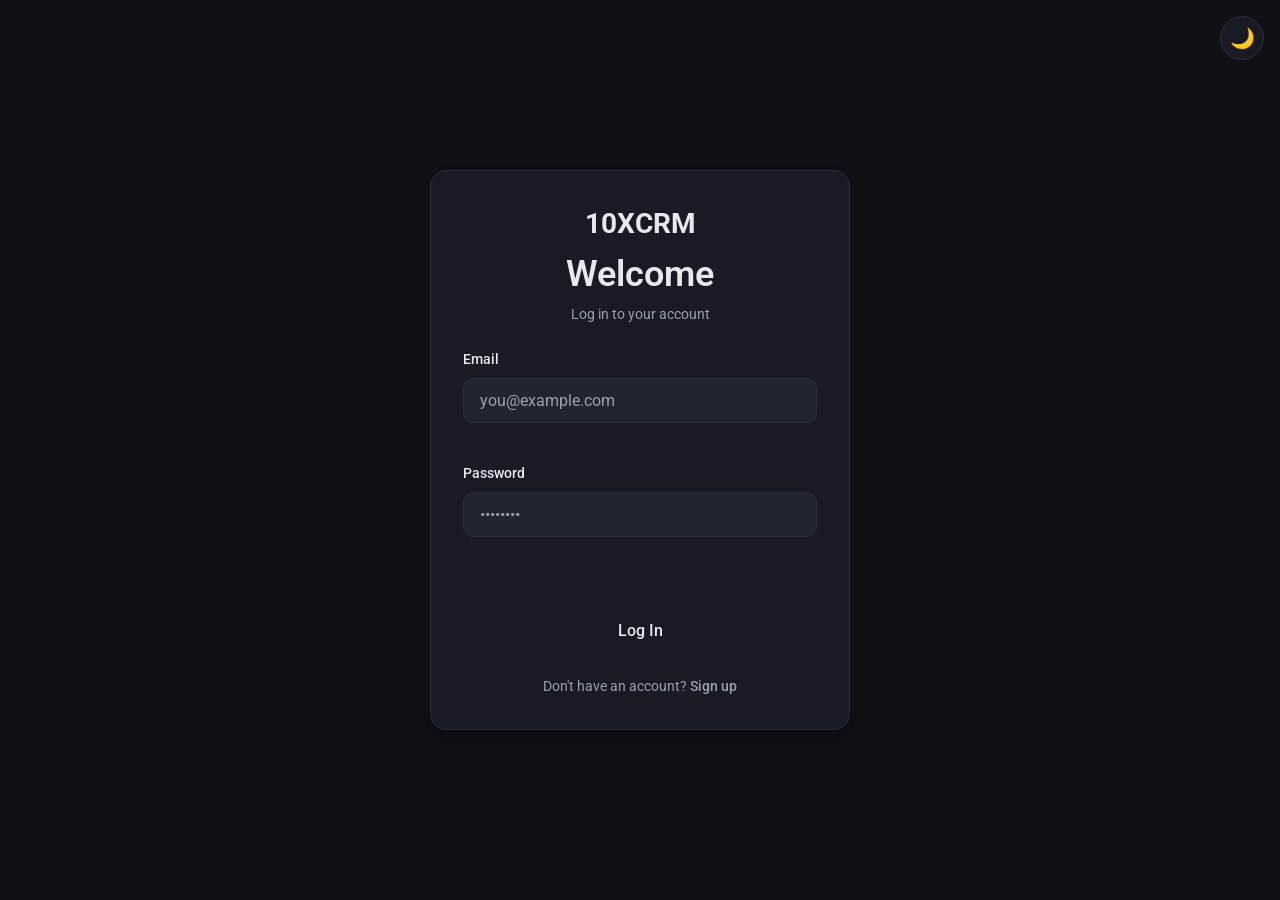
==== index.html @ 8dea6da6 "feat: initial project structure, basic styles login page and theme logic" ====
<!doctype html>
<html lang="en">
  <head>
    <meta charset="UTF-8" />
    <meta name="viewport" content="width=device-width, initial-scale=1.0" />
    <title>Log In · 10X CRM</title>
    <link rel="preconnect" href="https://fonts.googleapis.com" />
    <link rel="preconnect" href="https://fonts.gstatic.com" crossorigin />
    <link
      href="https://fonts.googleapis.com/css2?family=Press+Start+2P&family=Roboto:ital,wght@0,100..900;1,100..900&display=swap"
      rel="stylesheet"
    />
    <link rel="stylesheet" href="css/style.css" />
  </head>
  <body>
    <!-- Theme toggle,fixed top-right, appears on every page -->
    <button
      id="theme-toggle"
      class="theme-toggle"
      type="button"
      aria-label="Toggle dark and light theme"
    >
      🌙
    </button>

    <!--MAIN section starts here-->
    <main class="auth">
      <section class="auth-card">
        <!-- Brand -->
        <header class="auth-header">
          <a href="index.html" class="logo"
            >10X<span class="logo__accent">CRM</span></a
          >
          <h1 id="auth-title" class="auth-card__title">Welcome</h1>
          <p class="auth-card__subtitle">Log in to your account</p>
        </header>

        <!-- novalidate = turn OFF browser's built-in validation so OUR JavaScript and exact error texts are in full control -->
        <form id="login-form" class="form" novalidate>
          <!-- Email field -->
          <div class="form__group">
            <label for="email" class="form__label">Email</label>
            <input
              type="email"
              id="email"
              name="email"
              class="form__input"
              placeholder="you@example.com"
              autocomplete="email"
              required
            />
            <p id="email-error" class="form__error" aria-live="polite"></p>
          </div>

          <!-- Password field -->
          <div class="form__group">
            <label for="password" class="form__label">Password</label>
            <input
              type="password"
              id="password"
              name="password"
              class="form__input"
              placeholder="••••••••"
              autocomplete="current-password"
              required
            />
            <p id="password-error" class="form__error" aria-live="polite"></p>
          </div>

          <!-- Generic pair error ("Invalid email or password") shows here -->
          <p
            id="form-error"
            class="form__error form__error--global"
            aria-live="polite"
          ></p>

          <button type="submit" class="btn btn--primary btn--block">
            Log In
          </button>
        </form>

        <!-- Switch to signup -->
        <p class="auth-card__switch">
          Don't have an account?
          <a href="signup.html" class="link">Sign up</a>
        </p>
      </section>
    </main>
    <!--MAIN section ends here-->

    <!-- Shared notification area, toasts appear here (built later) -->
    <div id="toast-container" class="toast-container" aria-live="polite"></div>
    <script src="js/theme.js" defer></script>
  </body>
</html>
---- css/style.css ----
*,
*::before,
*::after {
  box-sizing: border-box;
  margin: 0;
  padding: 0;
}

ul, ol {
  list-style-type: none;
}

html {
  font-size: 62.5%;
  -webkit-text-size-adjust: 100%;
  text-size-adjust: 100%;
}

img {
  display: block;
  max-width: 100%;
}

a {
  text-decoration: none;
  color: inherit;
}

button {
  cursor: pointer;
  background-color: transparent;
  border: none;
}

label {
  cursor: pointer;
  font: inherit;
}

:root {
  --lead: #3b82f6;
  --contacted: #f59e0b;
  --won: #22c55e;
  --lost: #ef4444;
  --success: #22c55e;
  --danger: #ef4444;
  --bg: #0f1117;
  --surface: #181b24;
  --surface-2: #212530;
  --border: #2a2f3a;
  --text: #e6e8ee;
  --text-muted: #9aa0ae;
  --shadow: 0 4px 12px rgba(0, 0, 0, 0.3);
}

body.light {
  --bg: #f5f6f8;
  --surface: #ffffff;
  --surface-2: #f0f1f4;
  --border: #e2e5ea;
  --text: #1a1d24;
  --text-muted: #5c6270;
  --shadow: 0 4px 12px rgba(0, 0, 0, 0.08);
}

body {
  min-height: 100vh;
  font-family: "Roboto", system-ui, sans-serif;
  font-size: 1.6rem;
  line-height: 1.5;
  background-color: var(--bg);
  color: var(--text);
  transition: background-color 0.2s ease, color 0.2s ease;
}

h1, h2, h3 {
  line-height: 1.2;
  font-weight: 600;
}

.btn {
  display: inline-flex;
  align-items: center;
  justify-content: center;
  gap: 0.8rem;
  padding: 1.2rem 2.4rem;
  border-radius: 1rem;
  font-size: 1.6rem;
  font-weight: 500;
  font-family: inherit;
  transition: background-color 0.2s ease, transform 0.2s ease;
}
.btn--primary {
  background-color: var(--accent);
  color: var(--accent-contrast);
}
.btn--primary:hover {
  background-color: var(--accent-hover);
}
.btn--primary:active {
  transform: translateY(1px);
}
.btn--block {
  width: 100%;
}

.form {
  display: flex;
  flex-direction: column;
  gap: 1.6rem;
}

.form__group {
  display: flex;
  flex-direction: column;
  gap: 0.8rem;
}

.form__label {
  font-size: 1.4rem;
  font-weight: 500;
}

.form__input {
  padding: 1.2rem 1.6rem;
  font-size: 1.6rem;
  font-family: inherit;
  color: var(--text);
  background-color: var(--surface-2);
  border: 1px solid var(--border);
  border-radius: 1rem;
  transition: border-color 0.2s ease, box-shadow 0.2s ease;
}
.form__input::placeholder {
  color: var(--text-muted);
}
.form__input:focus {
  outline: none;
  border-color: var(--accent);
  box-shadow: 0 0 0 3px rgba(114, 80, 252, 0.25);
}

.form__input.input-error {
  border-color: var(--danger);
}

.form__error {
  font-size: 1.2rem;
  color: var(--danger);
  min-height: 1.6rem;
}

.form__error--global {
  text-align: center;
}

.theme-toggle {
  position: fixed;
  top: 1.6rem;
  right: 1.6rem;
  z-index: 100;
  width: 4.4rem;
  height: 4.4rem;
  border-radius: 999px;
  font-size: 2rem;
  background-color: var(--surface);
  border: 1px solid var(--border);
  color: var(--text);
  display: flex;
  justify-content: center;
  align-items: center;
  transition: transform 0.2s ease, background-color 0.2s ease;
}
.theme-toggle:hover {
  transform: scale(1.05);
}

.auth {
  min-height: 100vh;
  display: flex;
  justify-content: center;
  align-items: center;
  padding: 1.6rem;
}

.auth-card {
  width: 100%;
  max-width: 42rem;
  padding: 3.2rem;
  background-color: var(--surface);
  border: 1px solid var(--border);
  border-radius: 1.6rem;
  box-shadow: var(--shadow);
  display: flex;
  flex-direction: column;
  gap: 2.4rem;
}

.auth-header {
  text-align: center;
  display: flex;
  align-items: center;
  flex-direction: column;
  gap: 0.8rem;
}

.logo {
  font-size: 2.8rem;
  font-weight: 700;
}
.logo__accent {
  color: var(--accent);
}

.auth-card__title {
  font-size: 3.6rem;
}

.auth-card__subtitle {
  font-size: 1.4rem;
  color: var(--text-muted);
}

.auth-card__switch {
  text-align: center;
  font-size: 1.4rem;
  color: var(--text-muted);
}

.link {
  color: var(--accent);
  font-weight: 500;
}
.link:hover {
  text-decoration: underline;
}

/*# sourceMappingURL=style.css.map */
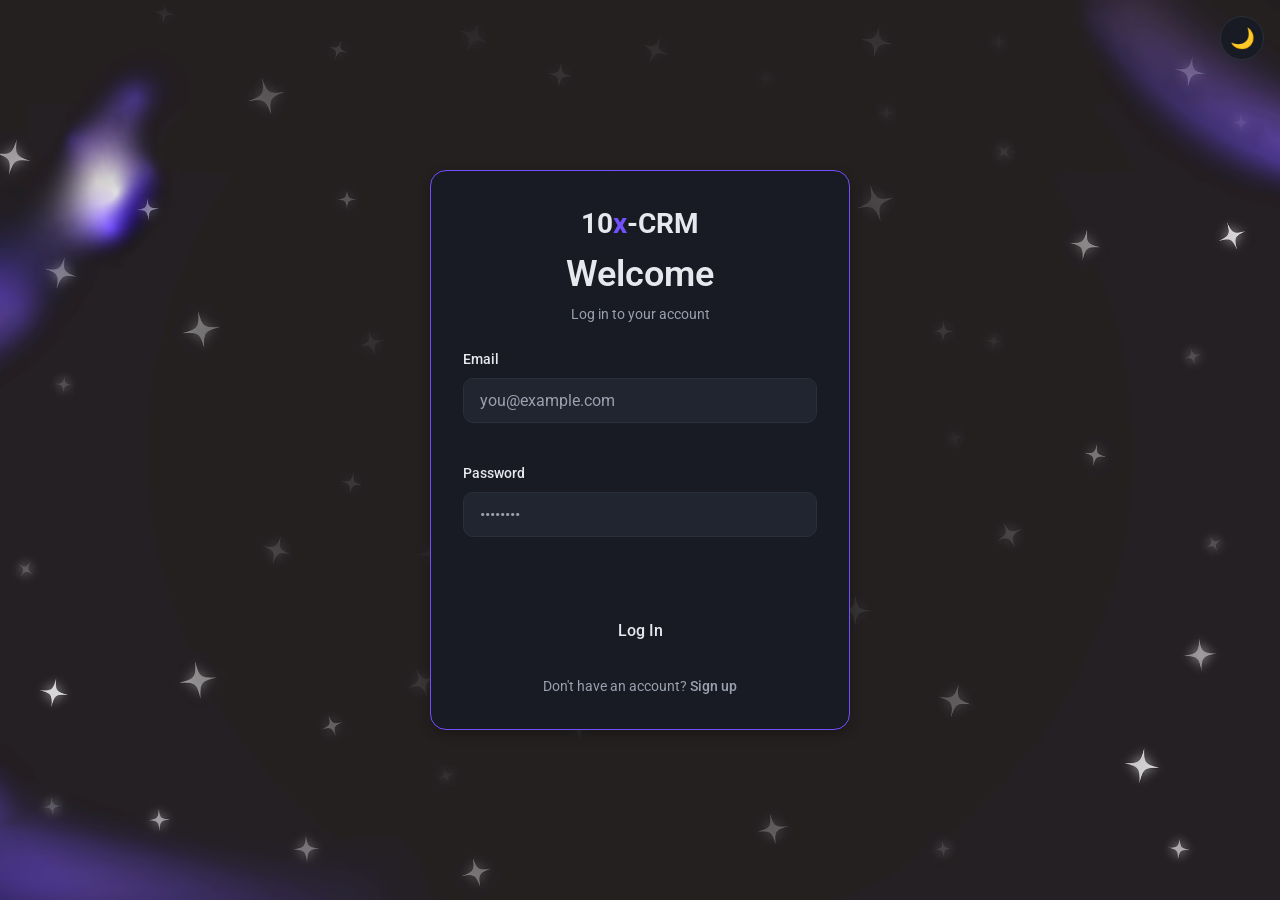
==== commit 959f1c05: "feat: add button and letter animation styles" ====
--- a/index.html
+++ b/index.html
@@ -29,7 +29,7 @@
         <!-- Brand -->
         <header class="auth-header">
           <a href="index.html" class="logo"
-            >10X<span class="logo__accent">CRM</span></a
+            >10<span class="logo__letter">x</span>-<span class="logo__accent">CRM</span></a
           >
           <h1 id="auth-title" class="auth-card__title">Welcome</h1>
           <p class="auth-card__subtitle">Log in to your account</p>
@@ -90,6 +90,6 @@
 
     <!-- Shared notification area, toasts appear here (built later) -->
     <div id="toast-container" class="toast-container" aria-live="polite"></div>
-    <script src="js/theme.js" defer></script>
+    <script type="module" src="js/login.js"></script>
   </body>
 </html>
--- a/css/style.css
+++ b/css/style.css
@@ -88,17 +88,33 @@
   font-size: 1.6rem;
   font-weight: 500;
   font-family: inherit;
-  transition: background-color 0.2s ease, transform 0.2s ease;
+  position: relative;
+  overflow: hidden;
+  z-index: 1;
+  transition: transform 0.2s ease, color 0.2s ease;
+}
+.btn::before {
+  content: "";
+  position: absolute;
+  top: 0;
+  left: 0;
+  width: 100%;
+  height: 100%;
+  background-color: rgb(114, 80, 252);
+  transform: scaleX(0);
+  transform-origin: left;
+  transition: transform 0.4s ease;
+  z-index: -1;
 }
 .btn--primary {
   background-color: var(--accent);
   color: var(--accent-contrast);
 }
-.btn--primary:hover {
-  background-color: var(--accent-hover);
+.btn--primary:hover::before {
+  transform: scaleX(1);
 }
 .btn--primary:active {
-  transform: translateY(1px);
+  transform: translateY(0.1rem);
 }
 .btn--block {
   width: 100%;
@@ -175,12 +191,54 @@
   transform: scale(1.05);
 }
 
+.toast-container {
+  position: fixed;
+  bottom: 2.4rem;
+  right: 2.4rem;
+  z-index: 200;
+  display: flex;
+  flex-direction: column;
+  gap: 1.2rem;
+}
+
+.toast {
+  min-width: 28rem;
+  padding: 1.2rem 1.6rem;
+  border-radius: 1rem;
+  color: #fff;
+  font-size: 1.4rem;
+  box-shadow: var(--shadow);
+  display: flex;
+  justify-content: space-between;
+  align-items: center;
+  gap: 1.2rem;
+}
+.toast--success {
+  background-color: var(--success);
+}
+.toast--error {
+  background-color: var(--danger);
+}
+.toast__close {
+  color: inherit;
+  font-size: 1.6rem;
+  line-height: 1;
+  opacity: 0.8;
+}
+.toast__close:hover {
+  opacity: 1;
+}
+
 .auth {
   min-height: 100vh;
   display: flex;
   justify-content: center;
   align-items: center;
   padding: 1.6rem;
+  background-image: url("../images/10x.avif");
+  background-size: cover;
+  background-position: center;
+  background-repeat: no-repeat;
 }
 
 .auth-card {
@@ -188,7 +246,7 @@
   max-width: 42rem;
   padding: 3.2rem;
   background-color: var(--surface);
-  border: 1px solid var(--border);
+  border: 1px solid rgb(114, 80, 252);
   border-radius: 1.6rem;
   box-shadow: var(--shadow);
   display: flex;
@@ -207,6 +265,12 @@
 .logo {
   font-size: 2.8rem;
   font-weight: 700;
+}
+.logo__letter {
+  display: inline-block;
+  transform-origin: center;
+  animation: pulseAndPause 3s infinite ease-in-out;
+  color: rgb(114, 80, 252);
 }
 .logo__accent {
   color: var(--accent);
@@ -235,4 +299,16 @@
   text-decoration: underline;
 }
 
+@keyframes pulseAndPause {
+  0%, 100% {
+    transform: scale(1);
+  }
+  15% {
+    transform: scale(1.3);
+  }
+  30% {
+    transform: scale(1);
+  }
+}
+
 /*# sourceMappingURL=style.css.map */
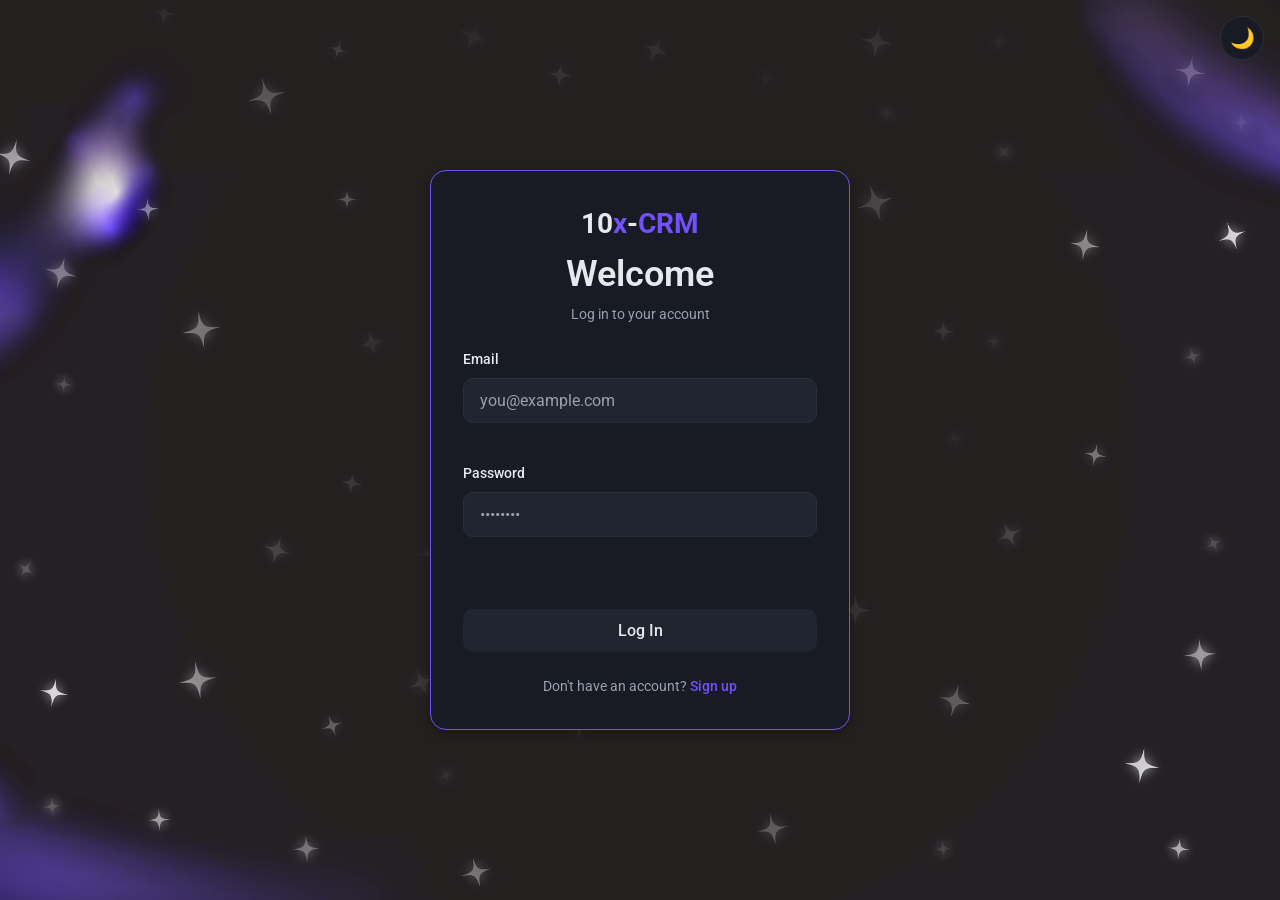
==== commit 45abff0d: "feat: refactor styles of logout and signup pages" ====
--- a/index.html
+++ b/index.html
@@ -16,12 +16,14 @@
     <!-- Theme toggle,fixed top-right, appears on every page -->
     <button
       id="theme-toggle"
-      class="theme-toggle"
+      class="theme-toggle theme-toggle--fixed"
       type="button"
       aria-label="Toggle dark and light theme"
     >
       🌙
     </button>
+   
+
 
     <!--MAIN section starts here-->
     <main class="auth">
--- a/css/style.css
+++ b/css/style.css
@@ -38,6 +38,11 @@
 }
 
 :root {
+  --accent: rgb(114, 80, 252);
+  --accent-hover: rgb(81.6808988764, 39.8876404494, 251.3123595506);
+  --accent-2: rgb(9, 198, 184);
+  --pink: rgb(218, 37, 137);
+  --accent-contrast: #ffffff;
   --lead: #3b82f6;
   --contacted: #f59e0b;
   --won: #22c55e;
@@ -100,14 +105,17 @@
   left: 0;
   width: 100%;
   height: 100%;
-  background-color: rgb(114, 80, 252);
+  background-color: var(--accent);
   transform: scaleX(0);
   transform-origin: left;
   transition: transform 0.4s ease;
   z-index: -1;
 }
 .btn--primary {
-  background-color: var(--accent);
+  background-color: var(--surface-2);
+  color: var(--text);
+}
+.btn--primary:hover {
   color: var(--accent-contrast);
 }
 .btn--primary:hover::before {
@@ -118,6 +126,14 @@
 }
 .btn--block {
   width: 100%;
+}
+.btn--ghost {
+  background-color: transparent;
+  border: 0.1rem solid var(--border);
+  color: var(--text);
+}
+.btn--ghost:hover {
+  background-color: var(--surface-2);
 }
 
 .form {
@@ -171,10 +187,6 @@
 }
 
 .theme-toggle {
-  position: fixed;
-  top: 1.6rem;
-  right: 1.6rem;
-  z-index: 100;
   width: 4.4rem;
   height: 4.4rem;
   border-radius: 999px;
@@ -189,6 +201,12 @@
 }
 .theme-toggle:hover {
   transform: scale(1.05);
+}
+.theme-toggle--fixed {
+  position: fixed;
+  top: 1.6rem;
+  right: 1.6rem;
+  z-index: 100;
 }
 
 .toast-container {
@@ -227,6 +245,62 @@
 }
 .toast__close:hover {
   opacity: 1;
+}
+
+.nav {
+  display: flex;
+  flex-direction: column;
+  gap: 0.8rem;
+}
+
+.nav__link {
+  padding: 1.2rem 1.6rem;
+  border-radius: 1rem;
+  color: var(--text-muted);
+  font-weight: 500;
+  transition: background-color 0.2s ease, color 0.2s ease;
+}
+.nav__link:hover {
+  background-color: var(--surface-2);
+  color: var(--text);
+}
+.nav__link--active {
+  background-color: var(--accent);
+  color: var(--accent-contrast);
+}
+
+.app {
+  display: grid;
+  grid-template-columns: 24rem 1fr;
+  min-height: 100vh;
+}
+
+.sidebar {
+  position: sticky;
+  top: 0;
+  height: 100vh;
+  padding: 2.4rem 1.6rem;
+  background-color: var(--surface);
+  border-right: 1px solid var(--border);
+  display: flex;
+  flex-direction: column;
+  gap: 3.2rem;
+}
+
+.sidebar__footer {
+  margin-top: auto;
+  display: flex;
+  flex-direction: column;
+  gap: 1.2rem;
+}
+
+.app__main {
+  padding: 3.2rem;
+}
+
+.page__title {
+  font-size: 3.6rem;
+  margin-bottom: 2.4rem;
 }
 
 .auth {
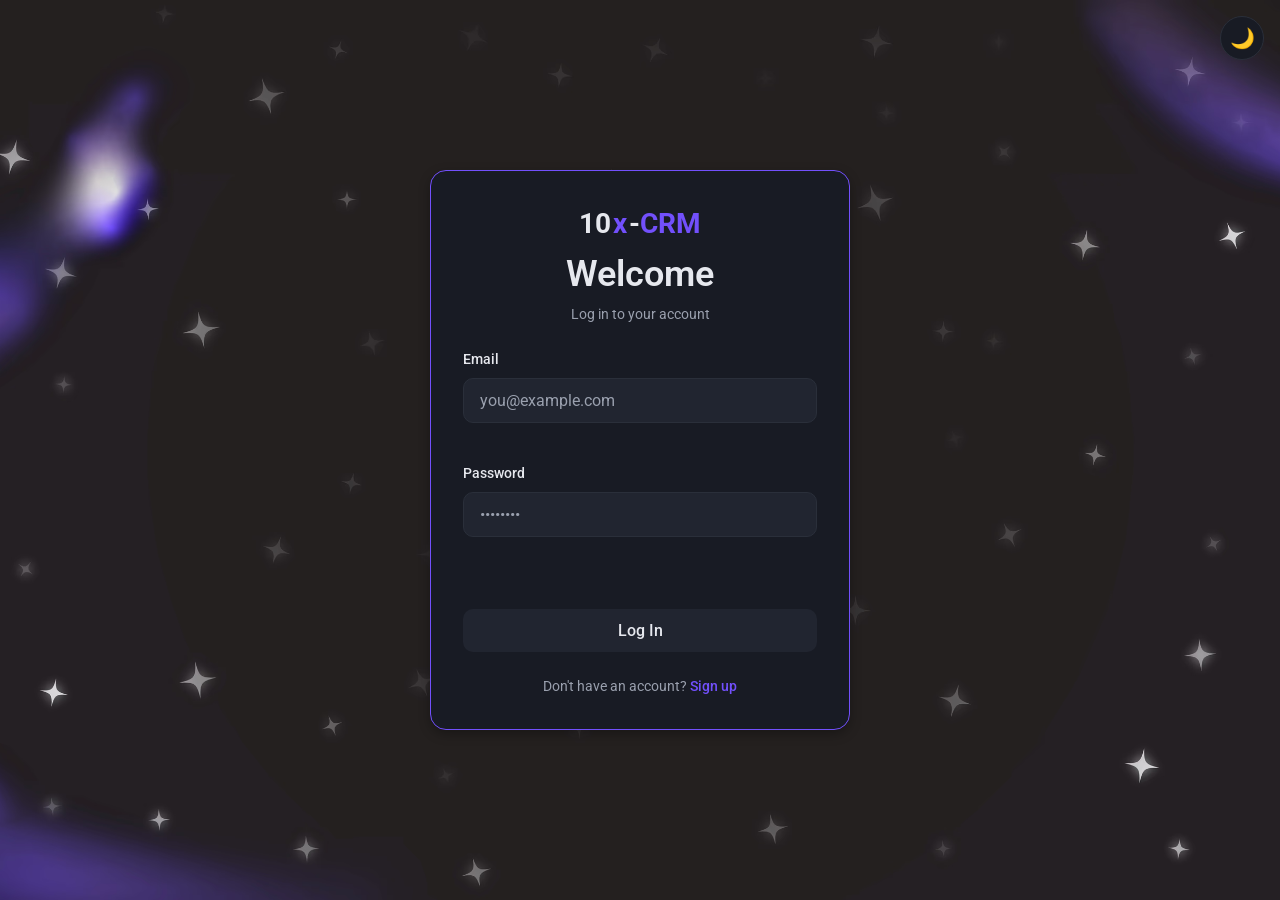
==== commit 84f78403: "feat: slight change of styles in profile page" ====
--- a/index.html
+++ b/index.html
@@ -22,7 +22,7 @@
     >
       🌙
     </button>
-   
+
 
 
     <!--MAIN section starts here-->
--- a/css/style.css
+++ b/css/style.css
@@ -43,10 +43,10 @@
   --accent-2: rgb(9, 198, 184);
   --pink: rgb(218, 37, 137);
   --accent-contrast: #ffffff;
-  --lead: #3b82f6;
-  --contacted: #f59e0b;
-  --won: #22c55e;
-  --lost: #ef4444;
+  --lead: rgb(218, 37, 137);
+  --contacted: rgb(186, 174, 67);
+  --won: rgb(9, 198, 184);
+  --lost: rgb(206, 42, 76);
   --success: #22c55e;
   --danger: #ef4444;
   --bg: #0f1117;
@@ -81,6 +81,29 @@
 h1, h2, h3 {
   line-height: 1.2;
   font-weight: 600;
+}
+
+.badge {
+  display: inline-block;
+  padding: 0.4rem 1.2rem;
+  border-radius: 999px;
+  font-size: 1.2rem;
+  font-weight: 600;
+  color: #fff;
+  text-align: center;
+  max-width: 10rem;
+}
+.badge--lead {
+  background-color: var(--lead);
+}
+.badge--contacted {
+  background-color: var(--contacted);
+}
+.badge--won {
+  background-color: var(--won);
+}
+.badge--lost {
+  background-color: var(--lost);
 }
 
 .btn {
@@ -136,6 +159,87 @@
   background-color: var(--surface-2);
 }
 
+.client-card {
+  padding: 1.6rem;
+  background-color: var(--surface);
+  border: 0.1rem solid var(--border);
+  border-radius: 1.6rem;
+  box-shadow: var(--shadow);
+  cursor: pointer;
+  transition: transform 0.2s ease, border-color 0.2s ease;
+  display: flex;
+  flex-direction: column;
+  gap: 1.2rem;
+}
+.client-card:hover {
+  transform: translateY(-0.3rem);
+  border-color: var(--accent);
+}
+
+.client-card__top {
+  display: flex;
+  align-items: center;
+  gap: 1.2rem;
+}
+
+.client-card__avatar {
+  width: 4.8rem;
+  height: 4.8rem;
+  border-radius: 999px;
+  object-fit: cover;
+  background-color: var(--surface-2);
+  flex-shrink: 0;
+}
+
+.client-card__name {
+  font-size: 1.6rem;
+  font-weight: 600;
+}
+
+.client-card__company,
+.client-card__email {
+  font-size: 1.4rem;
+  color: var(--text-muted);
+  word-break: break-word;
+}
+
+.client-card__status {
+  padding: 0.8rem 1.2rem;
+  border-radius: 1rem;
+  border: 0.1rem solid var(--border);
+  background-color: var(--surface-2);
+  color: var(--text);
+  font-size: 1.2rem;
+  font-family: inherit;
+  cursor: pointer;
+}
+
+.client-card__footer {
+  display: flex;
+  justify-content: space-between;
+  align-items: center;
+  gap: 1.2rem;
+  margin-top: auto;
+  padding-top: 1.2rem;
+  border-top: 0.1rem solid var(--border);
+}
+
+.client-card__deal {
+  font-weight: 700;
+}
+
+.client-card__delete {
+  font-size: 2rem;
+  line-height: 1;
+  opacity: 0.7;
+  transition: opacity 0.2s ease, transform 0.2s ease;
+  color: rgb(218, 37, 137);
+}
+.client-card__delete:hover {
+  opacity: 1;
+  transform: scale(1.1);
+}
+
 .form {
   display: flex;
   flex-direction: column;
@@ -247,6 +351,150 @@
   opacity: 1;
 }
 
+.modal {
+  position: fixed;
+  inset: 0;
+  z-index: 300;
+  padding: 1.6rem;
+  display: flex;
+  justify-content: center;
+  align-items: center;
+}
+
+.modal[hidden] {
+  display: none;
+}
+
+.modal__backdrop {
+  position: absolute;
+  inset: 0;
+  background-color: rgba(0, 0, 0, 0.6);
+}
+
+.modal__box {
+  position: relative;
+  width: 100%;
+  max-width: 48rem;
+  max-height: 90vh;
+  overflow-y: auto;
+  padding: 2.4rem;
+  background-color: var(--surface);
+  border: 0.1rem solid var(--border);
+  border-radius: 1.6rem;
+  box-shadow: var(--shadow);
+  display: flex;
+  flex-direction: column;
+  gap: 1.6rem;
+}
+
+.modal__header {
+  display: flex;
+  justify-content: space-between;
+  align-items: center;
+  gap: 1.2rem;
+}
+
+.modal__title {
+  font-size: 2.8rem;
+}
+
+.modal__close {
+  font-size: 2rem;
+  line-height: 1;
+  color: var(--text-muted);
+  transition: color 0.2s ease;
+}
+.modal__close:hover {
+  color: var(--text);
+}
+
+.details {
+  display: flex;
+  flex-direction: column;
+  gap: 1.6rem;
+}
+
+.details__head {
+  display: flex;
+  align-items: center;
+  gap: 1.2rem;
+}
+
+.details__avatar {
+  width: 6.4rem;
+  height: 6.4rem;
+  border-radius: 999px;
+  object-fit: cover;
+}
+
+.details__name {
+  font-size: 2rem;
+  font-weight: 600;
+}
+
+.details__company {
+  font-size: 1.4rem;
+  color: var(--text-muted);
+}
+
+.details__list {
+  display: flex;
+  flex-direction: column;
+}
+
+.details__list > div {
+  display: flex;
+  justify-content: space-between;
+  gap: 1.2rem;
+  padding: 0.8rem 0;
+  border-bottom: 0.1rem solid var(--border);
+  font-size: 1.4rem;
+}
+
+.details__list dt {
+  color: var(--text-muted);
+}
+
+.notes__title {
+  font-size: 1.6rem;
+  margin-bottom: 1.2rem;
+}
+
+.notes__list {
+  display: flex;
+  flex-direction: column;
+  gap: 0.8rem;
+  margin-bottom: 1.2rem;
+}
+
+.notes__item {
+  padding: 1.2rem;
+  background-color: var(--surface-2);
+  border-radius: 1rem;
+  font-size: 1.4rem;
+}
+
+.notes__date {
+  display: block;
+  margin-top: 0.4rem;
+  font-size: 1.2rem;
+  color: var(--text-muted);
+}
+
+.notes__empty {
+  font-size: 1.4rem;
+  color: var(--text-muted);
+}
+
+.notes__form {
+  display: flex;
+  gap: 0.8rem;
+  margin-bottom: 1.2rem;
+}
+.notes__form .form__input {
+  flex: 1;
+}
+
 .nav {
   display: flex;
   flex-direction: column;
@@ -281,7 +529,7 @@
   height: 100vh;
   padding: 2.4rem 1.6rem;
   background-color: var(--surface);
-  border-right: 1px solid var(--border);
+  border-right: 0.1rem solid var(--border);
   display: flex;
   flex-direction: column;
   gap: 3.2rem;
@@ -303,6 +551,60 @@
   margin-bottom: 2.4rem;
 }
 
+.menu-toggle {
+  display: none;
+  position: fixed;
+  top: 1.6rem;
+  left: 1.6rem;
+  z-index: 500;
+  width: 4.4rem;
+  height: 4.4rem;
+  border-radius: 1rem;
+  background-color: var(--surface);
+  border: 0.1rem solid var(--border);
+  color: var(--text);
+  font-size: 2rem;
+  align-items: center;
+  justify-content: center;
+}
+
+.sidebar-backdrop {
+  display: none;
+  position: fixed;
+  inset: 0;
+  z-index: 350;
+  background-color: rgba(0, 0, 0, 0.5);
+}
+
+@media (max-width: 768px) {
+  .app {
+    grid-template-columns: 1fr;
+  }
+  .menu-toggle {
+    display: flex;
+  }
+  .sidebar {
+    position: fixed;
+    top: 0;
+    left: 0;
+    width: 24rem;
+    height: 100vh;
+    padding-top: 7rem;
+    transform: translateX(-100%);
+    transition: transform 0.2s ease;
+    z-index: 400;
+  }
+  .sidebar--open {
+    transform: translateX(0);
+  }
+  .sidebar-backdrop--visible {
+    display: block;
+  }
+  .app__main {
+    padding: 1.6rem;
+    padding-top: 7rem;
+  }
+}
 .auth {
   min-height: 100vh;
   display: flex;
@@ -316,11 +618,10 @@
 }
 
 .auth-card {
-  width: 100%;
-  max-width: 42rem;
+  width: clamp(28rem, 90vw, 42rem);
   padding: 3.2rem;
   background-color: var(--surface);
-  border: 1px solid rgb(114, 80, 252);
+  border: 0.1rem solid rgb(114, 80, 252);
   border-radius: 1.6rem;
   box-shadow: var(--shadow);
   display: flex;
@@ -344,6 +645,7 @@
   display: inline-block;
   transform-origin: center;
   animation: pulseAndPause 3s infinite ease-in-out;
+  margin: 0 0.2rem;
   color: rgb(114, 80, 252);
 }
 .logo__accent {
@@ -384,5 +686,246 @@
     transform: scale(1);
   }
 }
+@media (max-width: 768px) {
+  .page__header .page__header {
+    flex-wrap: wrap;
+  }
+}
+.page__header {
+  display: flex;
+  justify-content: space-between;
+  align-items: center;
+  gap: 1.6rem;
+  margin-bottom: 2.4rem;
+}
+.page__header .page__title {
+  margin-bottom: 0;
+}
+
+.toolbar {
+  display: flex;
+  align-items: center;
+  flex-wrap: wrap;
+  gap: 1.2rem;
+  margin-bottom: 2.4rem;
+}
+
+.toolbar__search {
+  flex: 1 1 24rem;
+}
+
+.toolbar__sort {
+  flex: 0 0 auto;
+}
+
+.chips {
+  display: flex;
+  flex-wrap: wrap;
+  gap: 0.8rem;
+}
+
+.chip {
+  padding: 0.8rem 1.6rem;
+  border-radius: 999px;
+  border: 0.1rem solid var(--border);
+  background-color: var(--surface);
+  color: var(--text-muted);
+  font-size: 1.4rem;
+  font-weight: 500;
+  transition: background-color 0.2s ease, color 0.2s ease, border-color 0.2s ease;
+}
+.chip:hover {
+  color: var(--text);
+  border-color: var(--accent);
+}
+.chip--active {
+  background-color: var(--accent);
+  border-color: var(--accent);
+  color: var(--accent-contrast);
+}
+
+.clients {
+  display: grid;
+  grid-template-columns: repeat(auto-fill, minmax(28rem, 1fr));
+  gap: 1.6rem;
+}
+
+.clients__message {
+  grid-column: 1/-1;
+  padding: 3.2rem;
+  text-align: center;
+  color: var(--text-muted);
+}
+
+.dashboard__header {
+  margin-bottom: 2.4rem;
+}
+
+.dashboard__date {
+  margin-top: 0.4rem;
+  font-size: 1.4rem;
+  color: var(--text-muted);
+}
+
+.stats {
+  display: grid;
+  grid-template-columns: repeat(auto-fit, minmax(20rem, 1fr));
+  gap: 1.6rem;
+  margin-bottom: 2.4rem;
+}
+
+.stat-card {
+  padding: 2.4rem;
+  background-color: var(--surface);
+  border: 0.1rem solid var(--border);
+  border-radius: 1.6rem;
+  box-shadow: var(--shadow);
+  backdrop-filter: blur(1rem);
+  transition: all 0.4s cubic-bezier(0.4, 0, 0.2, 1);
+}
+.stat-card:hover {
+  transform: translateY(-0.6rem);
+  border-color: rgb(9, 198, 184);
+  box-shadow: 0 1rem 2rem rgba(9, 198, 184, 0.2);
+}
+
+.stat-card__label {
+  margin-bottom: 0.8rem;
+  font-size: 1.4rem;
+  color: var(--text-muted);
+}
+
+.stat-card__value {
+  font-size: 3.6rem;
+  font-weight: 700;
+}
+
+.panel {
+  padding: 2.4rem;
+  margin-bottom: 2.4rem;
+  background-color: var(--surface);
+  border: 0.1rem solid var(--border);
+  border-radius: 1.6rem;
+}
+
+.panel__head {
+  display: flex;
+  justify-content: space-between;
+  align-items: center;
+  margin-bottom: 1.6rem;
+}
+
+.panel__title {
+  font-size: 2rem;
+  padding-bottom: 1rem;
+}
+
+.pipeline {
+  display: grid;
+  grid-template-columns: repeat(auto-fit, minmax(14rem, 1fr));
+  gap: 1.2rem;
+}
+
+.pipeline__item {
+  display: flex;
+  justify-content: space-between;
+  align-items: center;
+  padding: 1.2rem 1.6rem;
+  background-color: var(--surface-2);
+  border-radius: 1rem;
+}
+
+.pipeline__count {
+  font-size: 2rem;
+  font-weight: 700;
+}
+
+.recent {
+  display: flex;
+  flex-direction: column;
+}
+
+.recent__item {
+  display: flex;
+  align-items: center;
+  gap: 1.2rem;
+  padding: 1.2rem 0;
+  border-bottom: 0.1rem solid var(--border);
+}
+.recent__item:last-child {
+  border-bottom: none;
+}
+
+.recent__info {
+  flex: 1;
+}
+
+.recent__name {
+  font-weight: 500;
+}
+
+.recent__company {
+  font-size: 1.4rem;
+  color: var(--text-muted);
+}
+
+.recent__date {
+  font-size: 1.4rem;
+  color: var(--text-muted);
+}
+
+.recent__empty {
+  padding: 1.2rem 0;
+  color: var(--text-muted);
+}
+
+.profile-page {
+  max-width: 70rem;
+}
+
+.profile__info {
+  display: flex;
+  align-items: center;
+  gap: 1.6rem;
+  width: 100%;
+  border: 0.1rem solid rgb(9, 198, 184);
+}
+
+.profile__avatar {
+  flex-shrink: 0;
+  width: 7.2rem;
+  height: 7.2rem;
+  border-radius: 999px;
+  display: flex;
+  align-items: center;
+  justify-content: center;
+  background-color: var(--accent);
+  color: var(--accent-contrast);
+  font-size: 2.8rem;
+  font-weight: 700;
+}
+
+.profile__name {
+  margin-bottom: 0.4rem;
+  font-size: 2rem;
+  font-weight: 600;
+}
+
+.profile__meta {
+  font-size: 1.4rem;
+  color: var(--text-muted);
+}
+
+.panel .form {
+  max-width: 100%;
+}
+
+.colored-panel {
+  border: 0.1rem solid rgb(114, 80, 252);
+}
+
+.colored-ps {
+  border: 0.1rem solid rgb(186, 174, 67);
+}
 
 /*# sourceMappingURL=style.css.map */
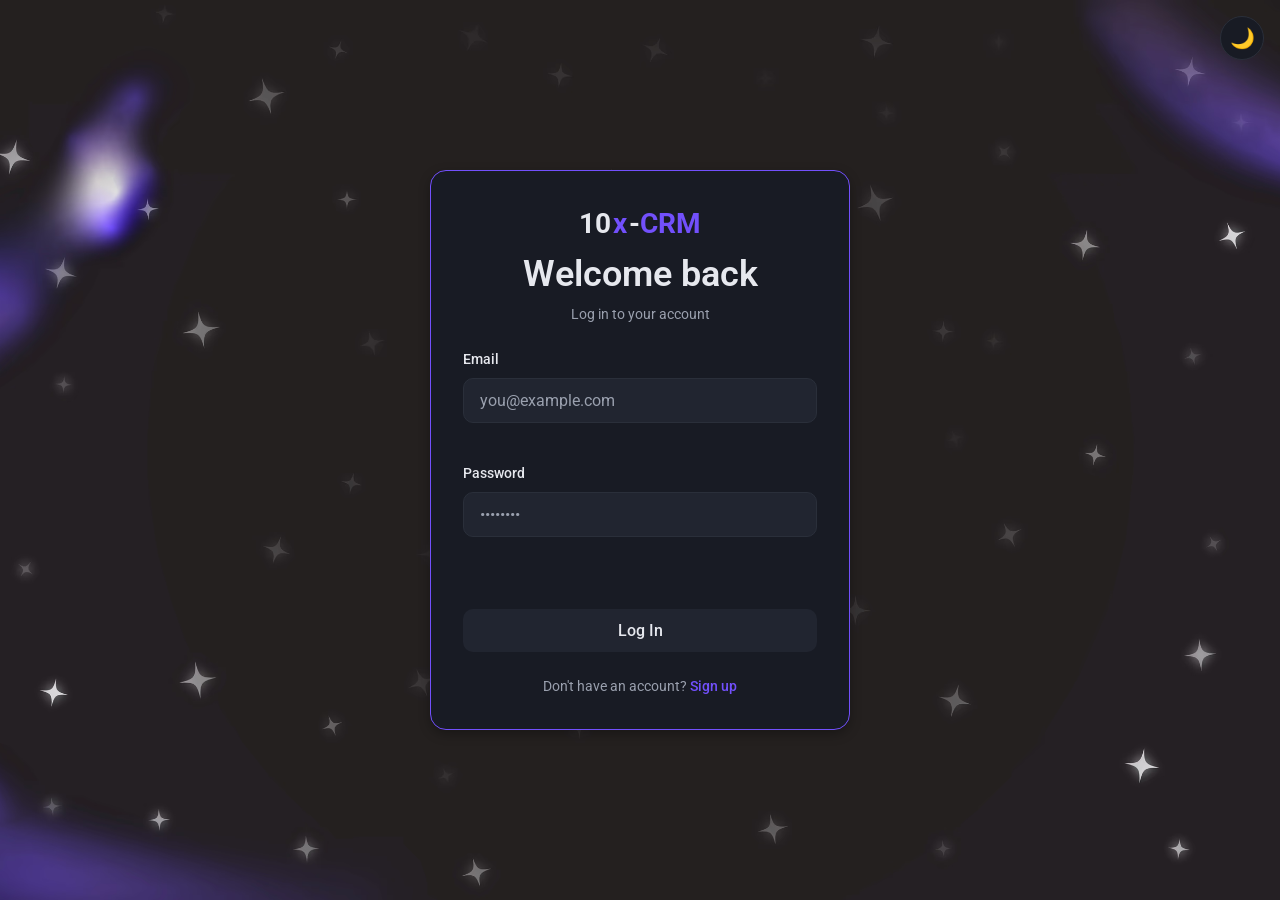
==== commit ab04a34c: "feat: changes into page titles by adding linear-gradient" ====
--- a/index.html
+++ b/index.html
@@ -33,7 +33,7 @@
           <a href="index.html" class="logo"
             >10<span class="logo__letter">x</span>-<span class="logo__accent">CRM</span></a
           >
-          <h1 id="auth-title" class="auth-card__title">Welcome</h1>
+          <h1 id="auth-title" class="auth-card__title">Welcome back</h1>
           <p class="auth-card__subtitle">Log in to your account</p>
         </header>
 
--- a/css/style.css
+++ b/css/style.css
@@ -549,6 +549,12 @@
 .page__title {
   font-size: 3.6rem;
   margin-bottom: 2.4rem;
+  width: fit-content;
+  background: linear-gradient(135deg, rgb(114, 80, 252), rgb(218, 37, 137));
+  -webkit-background-clip: text;
+  background-clip: text;
+  -webkit-text-fill-color: transparent;
+  color: transparent;
 }
 
 .menu-toggle {
@@ -675,6 +681,22 @@
   text-decoration: underline;
 }
 
+.letter {
+  display: inline-block;
+  opacity: 0;
+  animation: letterFadeIn 0.5s ease forwards;
+}
+
+@keyframes letterFadeIn {
+  from {
+    opacity: 0;
+    transform: translateY(0.8rem);
+  }
+  to {
+    opacity: 1;
+    transform: translateY(0);
+  }
+}
 @keyframes pulseAndPause {
   0%, 100% {
     transform: scale(1);
